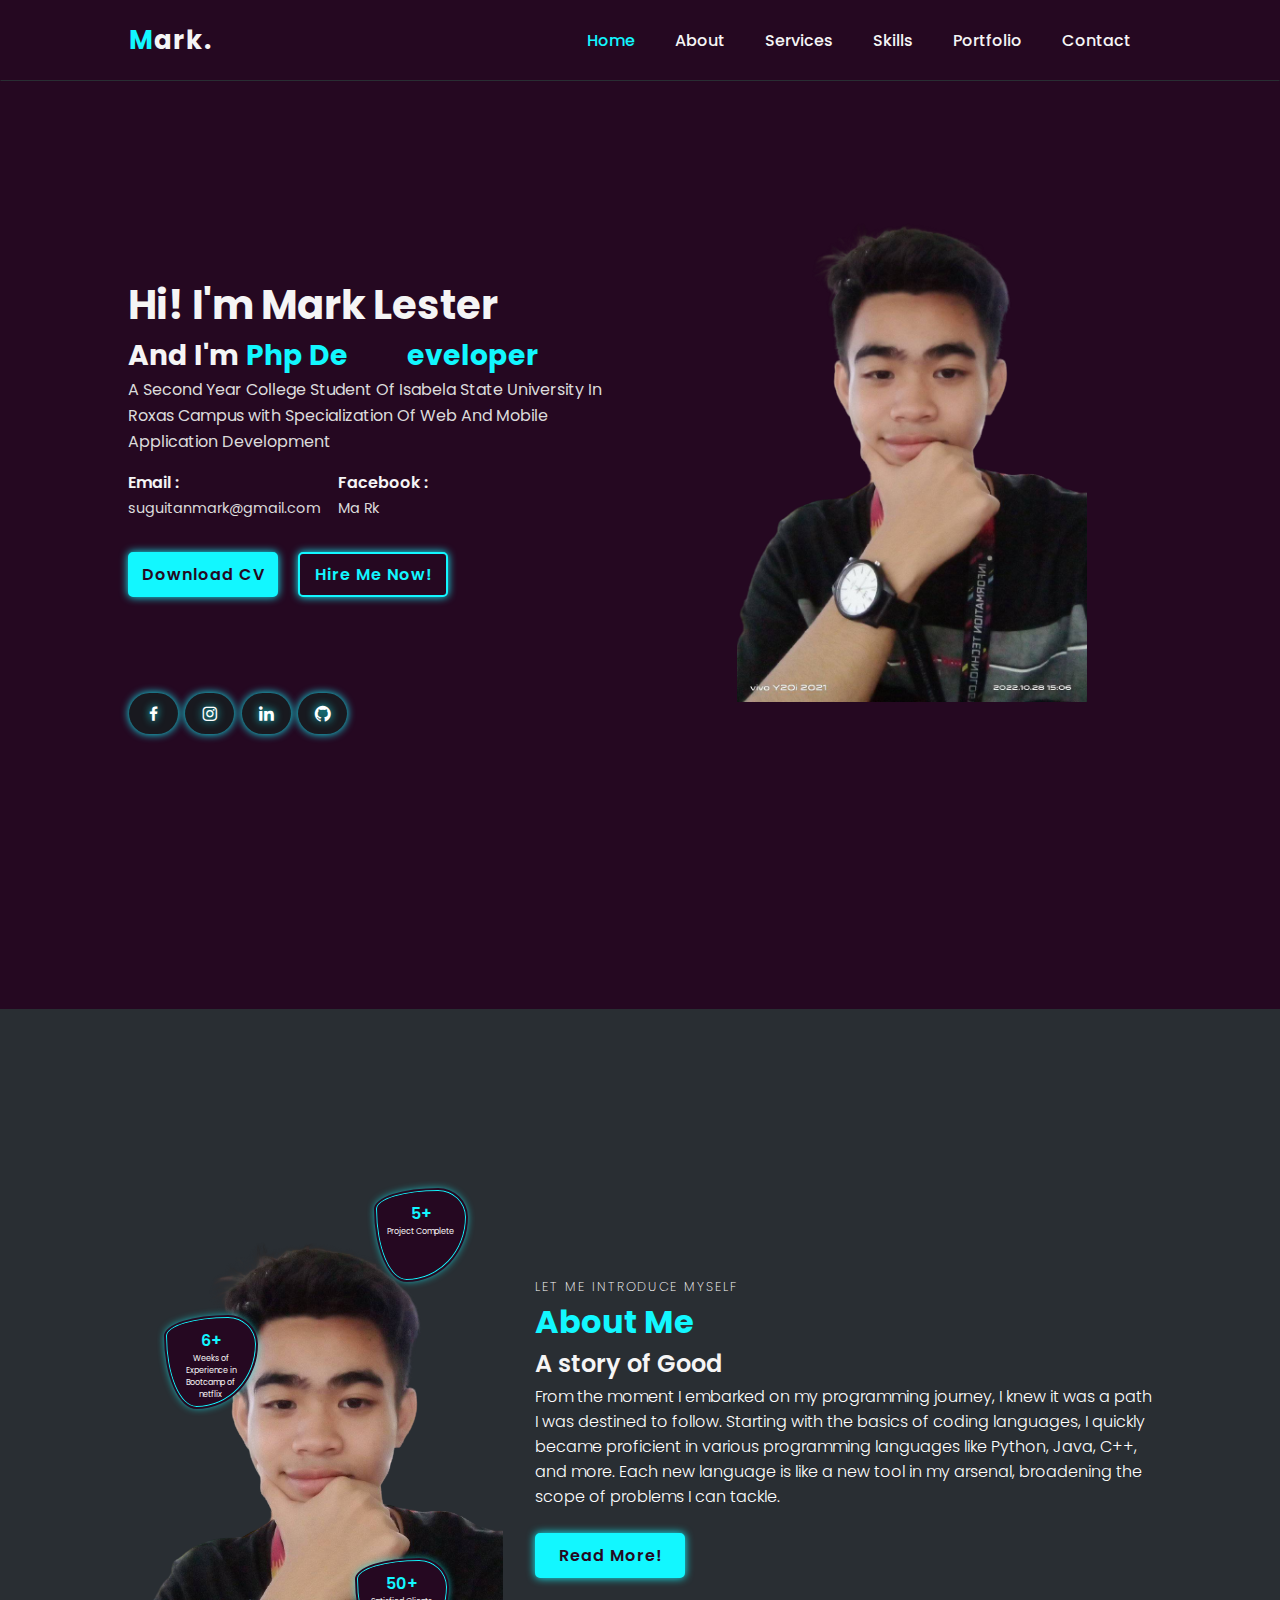
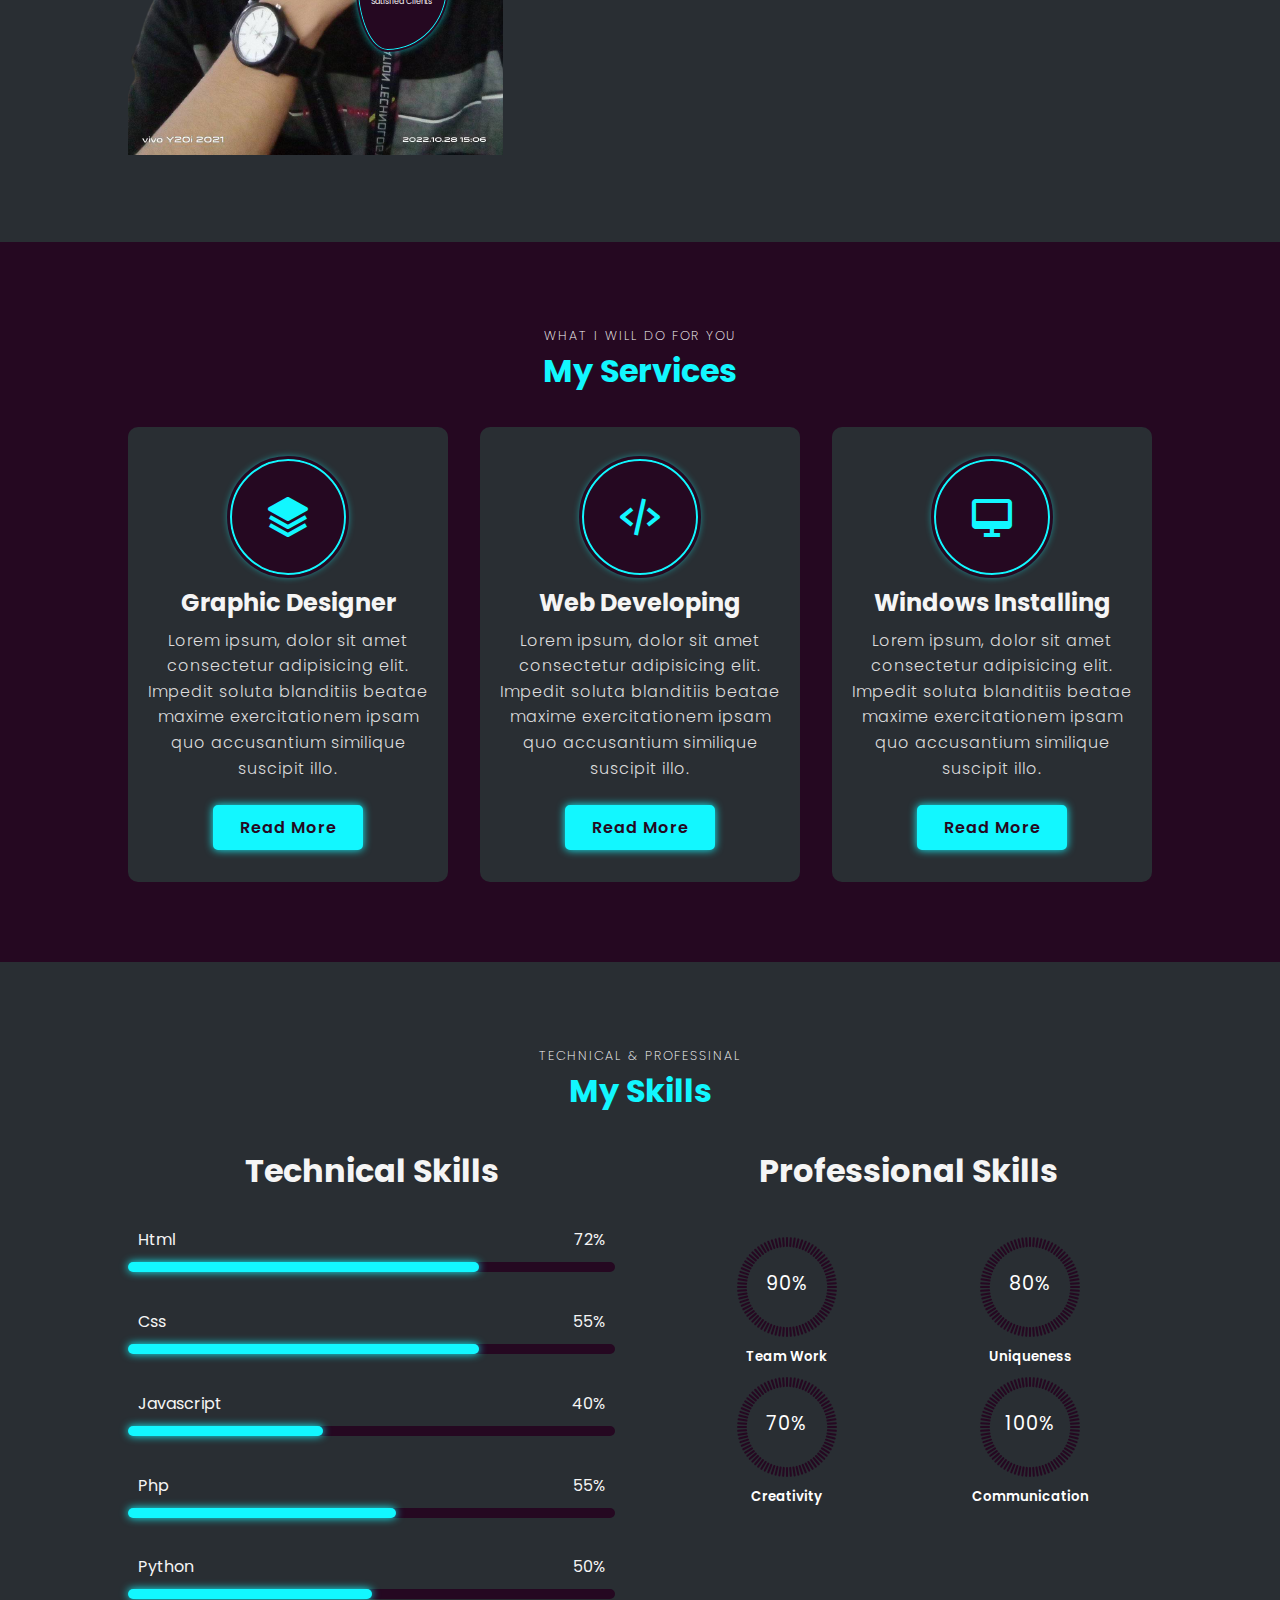
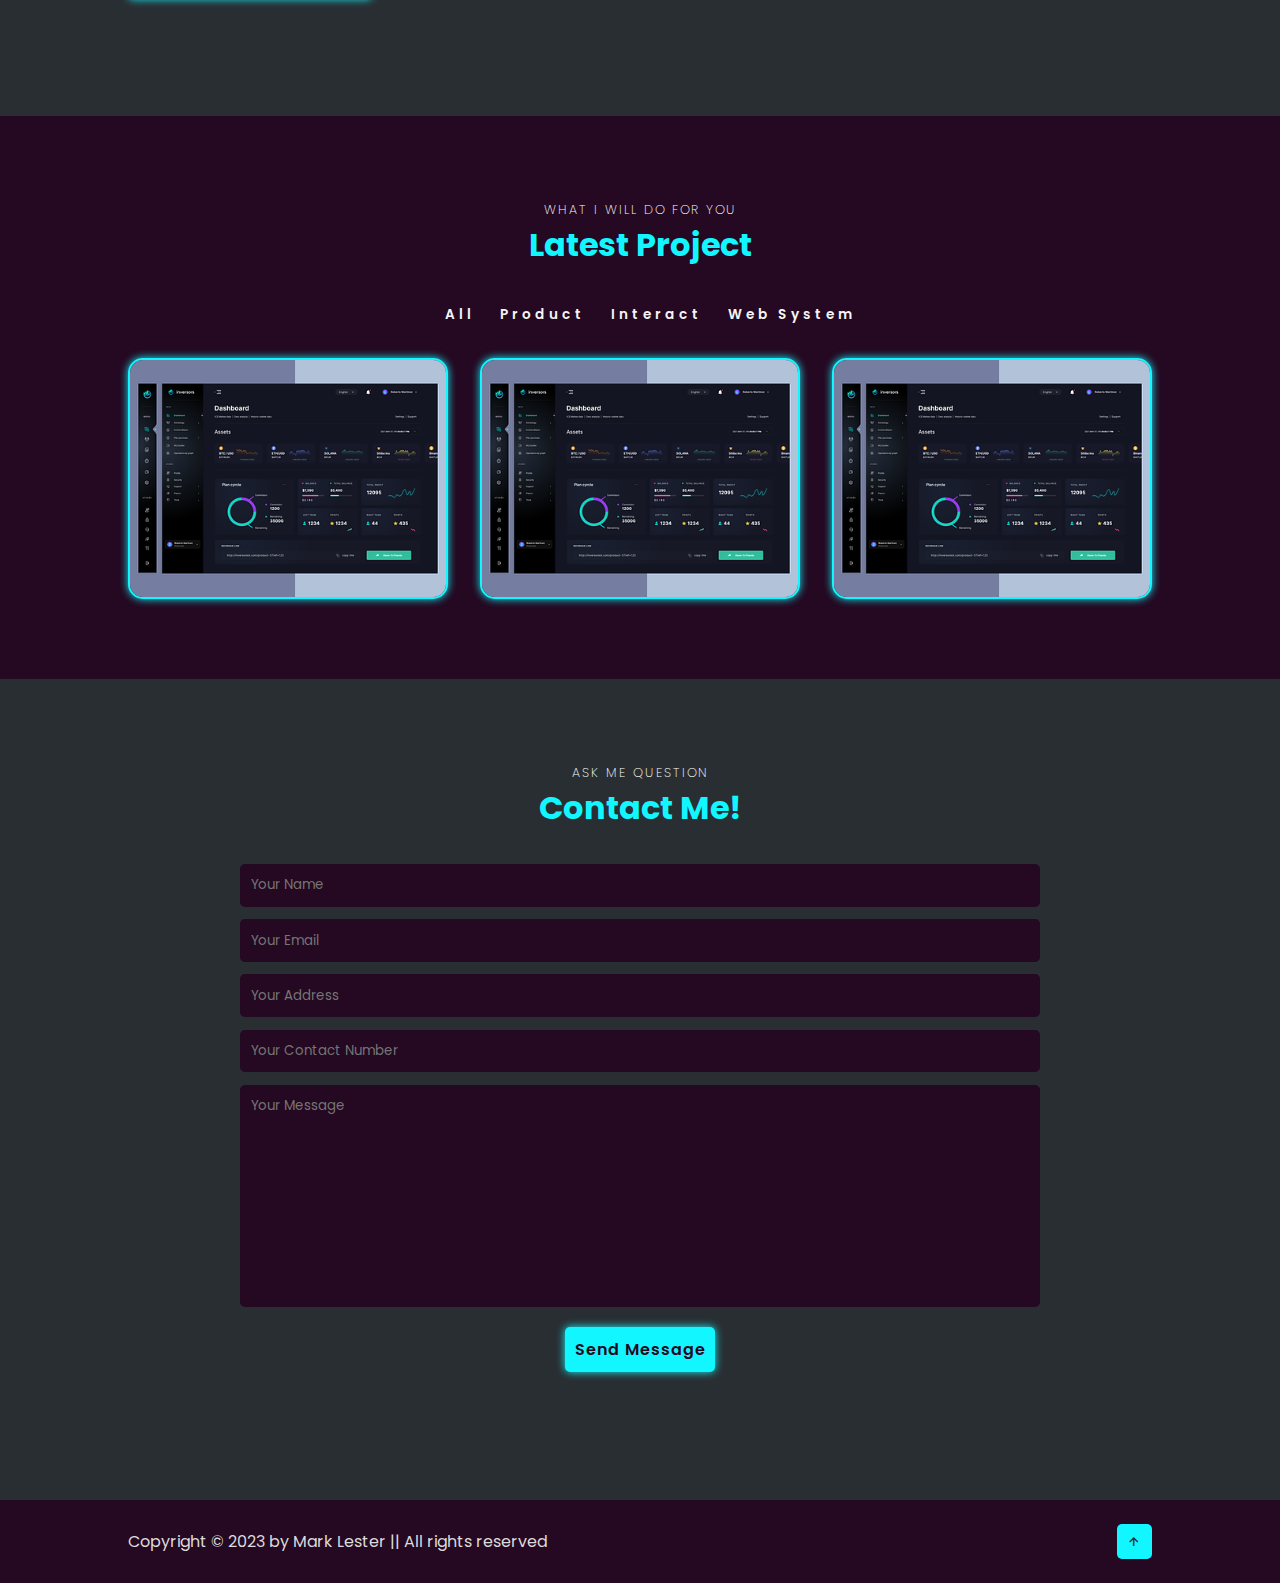
==== index.html @ 57110dd0 "Add files via upload" ====
<!DOCTYPE html>
<html lang="en">
<head>
    <meta charset="UTF-8">
    <meta name="viewport" content="width=device-width, initial-scale=1.0">
    <title>My Personal Portfolio</title>
    <link rel="stylesheet" href="style.css">
    <link href='https://unpkg.com/boxicons@2.1.4/css/boxicons.min.css' rel='stylesheet'>
</head>
<body>

    <header>
        <div class="logo"><span>M</span>ark.</div>
        <ul class="navlist">
            <li><a href="#home">Home</a></li>
            <li><a href="#about">About</a></li>
            <li><a href="#services">Services</a></li>
            <li><a href="#skills">Skills</a></li>
            <li><a href="#portfolio">Portfolio</a></li>
            <li><a href="#contact">Contact</a></li>
        </ul>
        <div id="menu-icon" class="bx bx-menu"></div>
    </header>

    <!--Home section starts-->

    <section id="home" class="home">
        <div class="home-content">
            <h1>Hi! I'm Mark Lester</h1>
            <div class="change-text">
                <h3>And I'm</h3>
                <h3>
                    <span class="word">Frontend&nbsp;Developer</span>
                    <span class="word">Php&nbsp;Developer</span>
                    <span class="word">UX/UI&nbsp;Designer</span>
                    <span class="word">Free&nbsp;Lancer</span>
                    <span class="word">Application&nbsp;Developer</span>
                </h3>
            </div>

            <p>A Second Year College Student Of Isabela State University In Roxas Campus with Specialization Of Web And Mobile Application Development</p>

            <div class="info-box">
                <div class="email-info">
                    <h5>Email :</h5>
                    <span>suguitanmark@gmail.com</span>
                </div>
                <div class="facebook-info">
                    <h5>Facebook :</h5>
                    <span>Ma Rk</span>
                </div>
            </div>
            
            <div class="btn-box">
                <a href="#" class="btn">Download CV</a>
                <a href="#" class="btn">Hire Me Now!</a>
            </div>

            <div class="social-icons">
                <a href="https://www.facebook.com/lester.raguindin.54"><i class="bx bxl-facebook" id="facebook"></i></a>
                <a href="https://instagram.com/marks_diff?igshid=MzNlNGNkZWQ4Mg=="><i class="bx bxl-instagram" id="instagram"></i></a>
                <a href="#"><i class="bx bxl-linkedin" id="linkedin"></i></a>
                <a href="https://github.com/Mlester20"><i class="bx bxl-github" id="github"></i></a>
            </div>
        </div>

        <div class="home-img">
            <div class="img-box">
                <img src="Profile-removebg-preview.png" alt="">
            </div>
        </div>

    </section>
    <!--home section ends-->

    <!--about section-->

    <section id="about" class="about">
        <div class="img-about">
            <img src="Profile-removebg-preview.png" alt="">
            <div class="info-about1">
                <span>6+</span>
                <p>Weeks of Experience in Bootcamp of netflix</p>
            </div>
            <div class="info-about2">
                <span>5+</span>
                <p>Project Complete</p>
            </div>
            <div class="info-about3">
                <span>50+</span>
                <p>Satisfied Clients</p>
            </div>
        </div>

        <div class="about-content">
            <span>Let Me Introduce Myself</span>
            <h2>About Me</h2>
            <h3>A story of Good</h3>
            <p>From the moment I embarked on my programming journey, I knew it was a path I was destined to follow. Starting with the basics of coding languages, I quickly became proficient in various programming languages like Python, Java, C++, and more. Each new language is like a new tool in my arsenal, broadening the scope of problems I can tackle.</p>

            <div class="btn-box">
                <a href="#" class="btn">Read More!</a>
            </div>
        </div>
    </section>

    <!--about section ends-->

    <!--services section-->

    <section id="services" class="services">
        <div class="main-text">
            <span>what i will do for you</span>
            <h2>My Services</h2>
        </div>

        <div class="section-services">
            <div class="service-box">
                <i class="bx bxs-layer service-icon"></i>
                <h3>Graphic Designer</h3>
                <p>Lorem ipsum, dolor sit amet consectetur adipisicing elit. Impedit soluta blanditiis beatae maxime exercitationem ipsam quo accusantium similique suscipit illo.</p>
                <div class="btn-box service-btn">
                    <a href="#" class="btn">Read More</a>
                </div>
            </div>

            <div class="service-box">
                <i class='bx bx-code-alt service-icon'></i>
                <h3>Web Developing</h3>
                <p>Lorem ipsum, dolor sit amet consectetur adipisicing elit. Impedit soluta blanditiis beatae maxime exercitationem ipsam quo accusantium similique suscipit illo.</p>
                <div class="btn-box service-btn">
                    <a href="#" class="btn">Read More</a>
                </div>
            </div>

            <div class="service-box">
                <i class='bx bx-desktop service-icon'></i>
                <h3>Windows Installing</h3>
                <p>Lorem ipsum, dolor sit amet consectetur adipisicing elit. Impedit soluta blanditiis beatae maxime exercitationem ipsam quo accusantium similique suscipit illo.</p>
                <div class="btn-box service-btn">
                    <a href="#" class="btn">Read More</a>
                </div>
            </div>

        </div>
    </section>

    <!--skills section-->

    <section id="skills" class="skills">
        <div class="main-text">
            <span>Technical & Professinal</span>
            <h2>My Skills</h2>
        </div>

        <div class="skill-main">
            <div class="skill-left">
                <h3>Technical Skills</h3>
                <div class="skill-bar">
                    <div class="info">
                        <p>Html</p>
                        <p>72%</p>
                    </div>
                    <div class="bar">
                        <span class="html"></span>
                    </div>
                </div>

                <div class="skill-bar">
                    <div class="info">
                        <p>Css</p>
                        <p>55%</p>
                    </div>
                    <div class="bar">
                        <span class="html"></span>
                    </div>
                </div>

                <div class="skill-bar">
                    <div class="info">
                        <p>Javascript</p>
                        <p>40%</p>
                    </div>
                    <div class="bar">
                        <span class="javascript"></span>
                    </div>
                </div>

                <div class="skill-bar">
                    <div class="info">
                        <p>Php</p>
                        <p>55%</p>
                    </div>
                    <div class="bar">
                        <span class="php"></span>
                    </div>
                </div>

                <div class="skill-bar">
                    <div class="info">
                        <p>Python</p>
                        <p>50%</p>
                    </div>
                    <div class="bar">
                        <span class="python"></span>
                    </div>
                </div>

            </div>

            <div class="skill-right">
                <h3>Professional Skills</h3>
                <div class="professional">
                    <div class="box">
                        <div class="circle" data-dots="80" data-percent="90"></div>
                        <div class="text">
                            <big>90%</big>
                            <small>Team Work</small>
                        </div>
                    </div>

                    <div class="box">
                        <div class="circle" data-dots="80" data-percent="80"></div>
                        <div class="text">
                            <big>80%</big>
                            <small>Uniqueness</small>
                        </div>
                    </div>

                    <div class="box">
                        <div class="circle" data-dots="80" data-percent="70"></div>
                        <div class="text">
                            <big>70%</big>
                            <small>Creativity</small>
                        </div>
                    </div>

                    <div class="box">
                        <div class="circle" data-dots="80" data-percent="100"></div>
                        <div class="text">
                            <big>100%</big>
                            <small>Communication</small>
                        </div>
                    </div>

                </div>
            </div>
        </div>
    </section>
    <!--Skill section ends-->

    <!--portfolio section-->

    <section id="portfolio" class="portfolio">
        <div class="main-text">
            <span>What i will do for you</span>
            <h2>Latest Project</h2>
        </div>

        <div class="container">
            <div class="filter-buttons">
                <button class="btn" data-filter="all">All</button>
                <button class="btn" data-filter=".product">Product</button>
                <button class="btn" data-filter=".interact">Interact</button>
                <button class="btn" data-filter=".web">Web System</button>
            </div>

            <div class="portfolio-gallery">
                <div class="port-box mix web">
                    <div class="port-image">
                        <img src="p1.png" alt="">
                    </div>
                    <div class="port-content">
                        <h3>Web Development</h3>
                        <p>Lorem ipsum dolor sit amet consectetur adipisicing elit. Quaerat porro ipsam atque.</p>
                        <a href="#"><i class='bx bx-link-external'></i></a>
                    </div>
                </div>

                <div class="port-box mix web">
                    <div class="port-image">
                        <img src="p1.png" alt="">
                    </div>
                    <div class="port-content">
                        <h3>Web Development</h3>
                        <p>Lorem ipsum dolor sit amet consectetur adipisicing elit. Quaerat porro ipsam atque.</p>
                        <a href="#"><i class='bx bx-link-external'></i></a>
                    </div>
                </div>

                <div class="port-box mix web">
                    <div class="port-image">
                        <img src="p1.png" alt="">
                    </div>
                    <div class="port-content">
                        <h3>Web Development</h3>
                        <p>Lorem ipsum dolor sit amet consectetur adipisicing elit. Quaerat porro ipsam atque.</p>
                        <a href="#"><i class='bx bx-link-external'></i></a>
                    </div>
                </div>

            </div>

        </div>
    </section>

    <!--Contact section-->

    <section id="contact" class="contact">
        <div class="main-text">
            <span>Ask Me Question</span>
            <h2>Contact Me!</h2>
        </div>

        <form action="" method="post">
            <input type="text" placeholder="Your Name">
            <input type="email" placeholder="Your Email">
            <input type="text" placeholder="Your Address">
            <input type="number" placeholder="Your Contact Number">
            <textarea name="" id="" cols="30" rows="10" placeholder="Your Message"></textarea>
            <div class="btn-box formBtn">
                <button type="submit" class="btn">Send Message</button>
            </div>
        </form>
    </section>

    <footer class="footer">
        <p>Copyright &copy; 2023 by Mark Lester || All rights reserved</p>
        <a href="#home"><i class='bx bx-up-arrow-alt'></i></a>
    </footer>










    <script src="mixitup.min.js"></script>
    <script src="script.js"></script>
    
</body>
</html>
---- style.css ----
@import url('https://fonts.googleapis.com/css2?family=Bangers&family=Nunito:ital,wght@0,200;0,300;0,400;1,500;1,600&family=Poppins:wght@300;400;500;600&display=swap');

*{
    font-family: 'Poppins', sans-serif;
    padding: 0;
    margin: 0;
    box-sizing: border-box;
    list-style: none;
    scroll-behavior: smooth;
    text-decoration: none;
}

:root{
    --text-color: #f5f5f5;
    --hover-color: #12f7ff;
    --bg-color: #250821;
    --secon-color: #292e33;
    --big-font: 2.5rem;
    --normal-font: 2rem;
    --neon-box-shadow: 0 0 .5rem #12f7ff;
    --h2-font: 3rem;
    --font-neon-text-shadow: 0 0 10px rgba(18,247,255,0.3),
    0 0 20px rgba(18, 247, 255, 0.3),
    0 0 30px rgba(18, 247, 255, 0.3),
    0 0 40px rgba(18, 247, 255, 0.3),
    0 0 70px rgba(18, 247, 255, 0.3),
    0 0 80px rgba(18, 247, 255, 0.3),
    0 0 190px rgba(18, 247, 255, 0.3),
    0 0 150px rgba(18, 247, 255, 0.3);
}

::-webkit-scrollbar{
    height: 0;
    width: .5rem;
}

::-webkit-scrollbar-track{
    background: var(--secon-color);
}

::-webkit-scrollbar-thumb{
    background: var(--hover-color);
    border-radius: 5rem;
}

body{
    background-color: var(--bg-color);
    color: var(--text-color);
}

header{
    position: fixed;
    top: 0;
    left: 0;
    z-index: 1000;
    border: 1px solid transparent;
    display: flex;
    align-items: center;
    justify-content: space-between;
    width: 100%;
    padding: 20px 10%;
    background-color: var(--bg-color);
    border-bottom: 1px solid var(--secon-color);
}

.logo{
    font-size: 26px;
    font-weight: 700;
    letter-spacing: 1px;
}

span{
    color: var(--hover-color);
}

.navlist{
    display: flex;
}

.navlist a{
    color: var(--text-color);
    font-weight: 500;
    padding: 10px 20px;
}

.navlist a:hover{
    color: var(--hover-color);
    text-shadow: 0 0 10px rgba(18,247,255,0.6),
    0 0 20px rgba(18, 247, 255, 0.6),
    0 0 30px rgba(18, 247, 255, 0.6),
    0 0 40px rgba(18, 247, 255, 0.6),
    0 0 70px rgba(18, 247, 255, 0.6),
    0 0 80px rgba(18, 247, 255, 0.6),
    0 0 190px rgba(18, 247, 255, 0.6),
    0 0 150px rgba(18, 247, 255, 0.6);
}

.navlist a.active{
    color: var(--hover-color);
}

#menu-icon{
    font-size: 1.8rem;
    z-index: 1001;
    cursor: pointer;
    margin-left: 25px;
    background-color: var(--hover-color);
    border-radius: 3px;
    color: var(--secon-color);
    display: none;
}

section{
    padding: 80px 10%;
}

.home{
    min-height: 100vh;
    height: 100%;
    width: 100%;
    display: grid;
    grid-template-columns: repeat(2,1fr);
    align-items: center;
    grid-gap: 4em;
}

.home-content{
    max-width: 600px;
}

.home-content h1{
    font-size: var(--big-font);
    font-weight: 700;
}

.change-text{
    font-size: 1.5rem;
    font-weight: 600;
}

.change-text h3{
    display: inline-flex;
    margin: 0;
    vertical-align: top;
}

.change-text h3 .word{
    position: absolute;
    display: flex;
    opacity: 0;
}

.change-text h3 .word .letter{
    transform-origin: center center 25px;
}

.change-text h3 .word .letter.out{
    transform: rotateX(90deg);
    transition: 0.32s cubic-bezier(0.6,0.7,0.2);
}

.change-text h3 .word .letter.in{
    transform: 0.38s ease;
}

.change-text h3 .word .letter.behind{
    transform: rotateX(-90deg);
}

.home-content p{
    color: #dbdbdb;
    line-height: 1.6;
}

.info-box{
    display: inline-flex;
    justify-content: space-between;
    align-items: center;
    width: 300px;
    margin: 1rem 0 2rem;
}

.info-box h5{
    font-weight: 600;
    color: var(--text-color);
    font-size: 1rem;
}

.info-box span{
    font-size: .9rem;
    color: #dbdbdb;
}

.btn-box{
    display: flex;
    justify-content: space-between;
    width: 320px;
    height: 45px;
}

.btn-box .btn{
    display: inline-flex;
    justify-content: center;
    align-items: center;
    width: 150px;
    height: 100%;
    background: var(--hover-color);
    color: var(--bg-color);
    font-size: 1rem;
    letter-spacing: 1px;
    font-weight: 600;
    transition: .6s;
    box-shadow: var(--neon-box-shadow);
    border-radius: 5px;
    position: relative; overflow: hidden;
    z-index: 1;
    border:  2px solid var(--hover-color);
}

.btn:hover{
    color: var(--hover-color);
}

.btn::before{
    content: "";
    position: absolute;
    top: 0; left: 0;
    background: var(--bg-color);
    width: 0;
    height: 100%;
    z-index: -1;
    transition: .4s;
}

.btn:hover::before{
    width: 100%;
}

.btn:nth-child(2){
    background-color: var(--bg-color);
    color: var(--hover-color);
}

.btn:nth-child(2):hover{
    color: var(--bg-color);
}

.btn:nth-child(2)::before{
    background: var(--hover-color);
}

.social-icons{
    margin-top: 6rem;
    display: flex;
    justify-content: space-between;
    width: 220px;
    height: 40px;
}

.social-icons a{
    display: inline-flex;
    width: 50px;
    height: 100%;
    justify-content: center;
    align-items: center;
    position: relative;
    z-index: 1;
}

.social-icons a i{
    font-size: 1.2rem;
}

#facebook,
#instagram,
#linkedin,
#github{
    background-color: #18191f;
    color: #fff;
    box-shadow: var(--neon-box-shadow);
    border-radius: 25px;
    padding: 11px 15px;
    margin: 0 20px;
    animation: animate 3s linear infinite;
    text-shadow: var(--neon-box-shadow);
}

#facebook{
    animation-delay: 0.3s;
}

#instagram{
    animation-delay: 0.7s;
}

#linkedin{
    animation-delay: 0.1s;
}

#github{
    animation-delay: 0.2;
}

@keyframes animate{
    from{
        filter: hue-rotate(0deg);
    }
    to{
        filter: hue-rotate(360deg);
    }
}

.home-image{
    position: relative;
}

.img-box{
    text-align: center;
}

.img-box img{
    width: 100%;
    margin-bottom: 220px;
    max-width: 350px;
    height: auto;
}

.about{
    display: flex;
    justify-content: center;
    align-items: center;
    grid-gap: 2em;
    background: var(--secon-color);
}

.about .img-about{
    text-align: center;
    position: relative;
}

.about .img-about img{
    max-width: 400px;
    height: auto;
}

.about-content span{
    color: #fdfdfd;
    font-size: .8rem;
    font-weight: 200;
    letter-spacing: 2px;
    text-transform: uppercase;
}

.about-content h2{
    color: var(--hover-color);
    font-weight: 700;
    font-size: var(--normal-font);
}

.about-content h3{
    font-weight: 600;
    font-size: 1.5rem;
    margin-bottom: .2rem;
}

.about-content p{
    color: #fdfdfd;
    font-weight: 300;
    margin-bottom: 1.5rem;
}

.info-about1,
.info-about2,
.info-about3{
    background: var(--bg-color);
    font-size: .5rem;
    position: absolute;
    padding: 10px;
    width: 90px;
    height: 90px;
    border-radius: 69% 31% 66% 34% / 21% 30% 70% 79%;
    display: block;
    box-shadow:  var(--neon-box-shadow);
    border: 1px solid var(--hover-color);
    outline: 2px solid var(--bg-color);
    z-index: 100;
    animation: morph 6s linear infinite;
}

.info-about1{
    left: 10%;
    top: 34%;
}

.info-about2{
    left: 66%;
    top: 15%;
}

.info-about3{
    left: 61%;
    top: 70%;
}

.img-about span{
    color: var(--hover-color);
    font-size: 1rem;
    font-weight: 600;
}

.main-text{
    width: 100%;
    text-align: center;
    margin-bottom: 2rem;
    color: var(--hover-color);
}

.main-text h2{
    font-weight: 700;
    font-size: var(--normal-font);
}

.main-text span{
    color: #fdfdfd;
    font-size: .8rem;
    font-weight: 200;
    letter-spacing: 2px;
    text-transform: uppercase;
}

.section-services{
    display: flex;
    justify-content: center;
    align-items: center;
    flex-wrap: wrap;
    grid-gap: 2rem;
}

.section-services .service-box{
    flex: 1 1 18rem;
    padding: 2rem 1rem 2rem;
    text-align: center;
    background: var(--secon-color);
    transition:  transform .4s;
    border-radius: 10px;
}

.service-btn{
    width: auto;
    justify-content: center;
}

.service-box:hover{
    transform: translateY(-.7rem);
}

.service-icon{
    border: 2px solid var(--hover-color);
    padding: 2rem;
    background: var(--bg-color);
    display: flex;
    align-items: center;
    font-size: 3rem;
    border-radius: 50%;
    color: var(--hover-color);
    box-shadow: var(--neon-box-shadow);
    outline: 3px solid var(--bg-color);
}

.service-box h3{
    margin-top: 10px;
    font-size: 1.5rem;
}

.service-box p{
    margin: .5rem 0 1.5rem 0;
    font-weight: 300;
    letter-spacing: 1px;
    color: #dbdbdb;
    line-height: 1.6;
}

.skills{
    background: var(--secon-color);
}

.skill-main{
    width: 100%;
    display: grid;
    grid-template-columns: repeat(2,1fr);
    grid-row-gap: 30px;
    grid-column-gap: 50px;
}

.skill-bar{
    margin-bottom: 2.3rem;
}

.skill-main h3{
    margin-bottom: 2rem;
    font-size: var(--normal-font);
    text-align: center;
}

.skill-left .skill-bar .info{
    display: flex;
    justify-content: space-between;
    align-items: center;
    padding: 0 10px;
}

.skill-left .skill-bar .bar{
    width: 100%;
    height: 10px;
    background-color: var(--bg-color);
    border-radius: 25px;
    margin-top: 10px;
    position: relative;
}

.skill-bar .bar span{
    width: 50%;
    height: 100%;
    position: absolute;
    left: 0;
    background-color: var(--hover-color);
    border-radius: 25px;
    box-shadow: var(--neon-box-shadow);
}

.skill-bar .bar .html{
    width: 72%;
    animation: html 2s;
}

.skill-bar .bar .css{
    width: 55%;
    animation: css 3s;
}

.skill-bar .bar .javascript{
    width: 40%;
    animation: javascript 4s;
}

.skill-bar .bar .php{
    width: 55%;
    animation: php 5s;
}

.skill-bar .bar .python{
    width: 50%;
    animation: python 6s;
}

.professional{
    display: grid;
    grid-template-columns: 1fr 1fr;
}

.box{
    position: relative;
    margin: 0 10px;
    flex: 1 1 15rem;
}

.box .text{
    text-align: center;
    color: #fff;
    font-size: 1rem;
}

.box .text big{
    font: 400;
    letter-spacing: 1px;
    position: absolute;
    top: 40%;
    left: 50%;
    transform: translate(-50%, -50%);
}

.box .text small{
    display: block;
    font-weight: 600;
}

.circle{
    width: 100%;
    height: 120px;
    display: flex;
    justify-content: center;
    align-items: center;
}

.circle .points{
    width: 2px;
    height: 10px;
    background-color: var(--bg-color);
    position: absolute;
    border-radius: 3px;
    transform: rotate(calc(var(--i)*var(--rot))) translateY(-45px);
}

.points.marked{
    animation: glow 0.04s linear forwards;
    animation-delay: calc(var(--i)*0.05s);
}

.filter-buttons{
    margin: 2rem;
    text-align: center;
}

.filter-buttons .btn{
    background: none;
    outline: none;
    border: none;
    cursor: pointer;
    font-size: .85rem;
    font-weight: 600;
    letter-spacing: 4px;
    margin-left: 1.3rem;
    color: var(--text-color);
}

.filter-buttons .btn:hover{
    color: var(--hover-color);
}

.portfolio-gallery{
    display: grid;
    grid-template-columns: repeat(auto-fill, minmax(270px, 1fr));
    gap: 2rem;
}

.port-box{
    position: relative;
    border-radius: 15px;
    overflow: hidden;
    background: #292e33;
    display: flex;
    grid-template-rows: 1fr auto;
    align-items: center;
    border: 2px solid var(--hover-color);
    box-shadow: var(--neon-box-shadow);
}

.port-image{
    display: flex;
    align-items: center;
    justify-content: center;
    height: 100%;
    width: 100%;
}

.port-image img{
    width: 100%;
    opacity: .5s;
    height: 100%;
    transition: .5s;
}

.port-content{
    position: absolute;
    bottom: 0;
    left: 0;
    width: 100%;
    height: 100%;
    opacity: 0;
    background: linear-gradient(rgba(0,0,0,.2), #12f7ff);
    display: flex;
    align-items: center;
    justify-content: center;
    flex-direction: column;
    text-align: center;
    transition: 0.5s;
    padding: 0 2rem;
}

.port-box:hover .port-content{
    opacity: 1;
}

.port-box:hover .port-image img{
    transform: scale(1.1);
}

.port-content h3{
    font-size: 1.5rem;
    font-weight: 600;
}

.port-content p{
    font-size: .8rem;
    margin: 5px 0 15px 0;
}

.port-content a{
    background: #fff;
    border-radius: 50%;
    display: inline-flex;
    justify-content: center;
    align-items: center;
    width: 50px;
    height: 50px;
    border: 1px solid var(--hover-color);
    outline: 2px solid #fff;
}

.port-content a i{
    font-size: 1.3rem;
    color: var(--secon-color);
}

.contact{
    background: var(--secon-color);
    width: 100%;
}

.contact form{
    text-align: center;
    max-width: 50rem;
    margin: 1rem auto;
    margin-bottom: 3rem;
}

.contact form input,
.contact form textarea{
    width: 100%;
    color: var(--text-color);
    background: var(--bg-color);
    margin-bottom: .8rem;
    border: none;
    border-radius: 5px;
    padding: .7rem;
}

.contact form textarea{
    resize: none;
}

.formBtn{
    display: flex;
    justify-content: center;
    width: 100%;
}

.formBtn .btn{
    cursor: pointer;
    font-size: 1rem;
}

.footer{
    padding: 1.5rem 10%;
    display: flex;
    align-items: center;
    justify-content: space-between;
}

.footer p{
    color: #dbdbdb;
}

.footer a{
    display: inline-flex;
    justify-content: center;
    color: var(--text-color);
    background: var(--hover-color);
    padding: .6rem;
    border-radius: 5px;
}

.footer a i{
    font-size: 1rem;
    color: var(--secon-color);
}
















@keyframes morph{
    0%,
    100%{
        border-radius: 40% 60% 70% 30% / 40% 40% 60% 50%;
    }

    30%{
        border-radius: 70% 30% 50% 70% / 30% 30% 70% 70%;
    }

    60%{
        border-radius: 100% 60% 60% 100% / 100% 100% 70% 60%;
    }

    80%{
        border-radius: 69% 31% 66% 34% / 21% 30% 30% 79%;
    }
}

@keyframes html {
    0%{
        width: 0%;
    }
    100%{
        width: 72%;
    }
}

@keyframes css {
    0%{
        width: 0%;
    }
    100%{
        width: 55%;
    }
}

@keyframes javascript {
    0%{
        width: 0%;
    }
    100%{
        width: 40%;
    }
}

@keyframes php {
    0%{
        width: 0%;
    }
    100%{
        width: 55%;
    }
}

@keyframes python {
    0%{
        width: 0%;
    }
    100%{
        width: 50%;
    }
}

@keyframes glow {
    0%{
        background-color: var(--bg-color);
        box-shadow: none;
    }
    100%{
        background-color: var(--hover-color);
        box-shadow: var(--neon-box-shadow);
    }
}

@keyframes glow{
    0%{
        background-color: var(--bg-color);
        box-shadow: none;
    }
    100%{
        background-color: var(--hover-color);
        box-shadow: var(--neon-box-shadow);
    }
}


@media(max-width:991px){
    header{
        padding: 15px 5%;
    }
    .footer{
        padding: 15px 5%;
    }
    section{
        padding: 50px 5%;
    }
    .navlist a{
        padding: 8px 15px;
    }
    :root{
        --big-font: 2.2rem;
        --normal-font: 1.8rem;
        --neon-box-shadow: 0 0 .8rem #12f7ff;
        --h2-font: 3rem;
    }
    .home-content{
        margin-top: 5rem;
    }

    .social-icons{
        margin-top: 2rem;
    }
}

@media(max-width:768px){
    #menu-icon{
        display: block;
        transition: all .4s ease;
    }
    #menu-icon.bx-x{
        transform: rotate(-180deg);
    }
    .navlist{
        display: flex;
        position: absolute;
        top: -1000px;
        right: 0;
        left: 0;
        flex-direction: column;
        background: var(--bg-color);
        text-align: left;
        padding: 0 5%;
        transition: all .45s ease;
    }

    .navlist a{
        display: block;
        padding-bottom: 1rem;
        font-size: 1rem;
    }

    .navlist.open{
        top: 100%;
    }

    .home{
        grid-template-columns: 1fr;
    }
    .home-image{
        margin-bottom: 5rem;
    }

    .about{
        flex-direction: column-reverse;
    }

    .skill-main{
        grid-template-columns: 1fr;
    }

    .filter-buttons{
        margin: 2.5rem 0;
    }
    .footer p{
        font-size: .8rem;
    }
}

@media(max-width: 420px){
    html{
        font-size: 80%;
    }
    .footer p{
        font-size: .9rem;
    }
    .filter-buttons .btn{
        font-size: .8rem;
    }
    .img-about img{
        width: 300px;
    }
    .info-about1,.info-about2,.info-about3{
        display: none;
    }

    .img-about p{
        font-size: 1rem;
    }
}
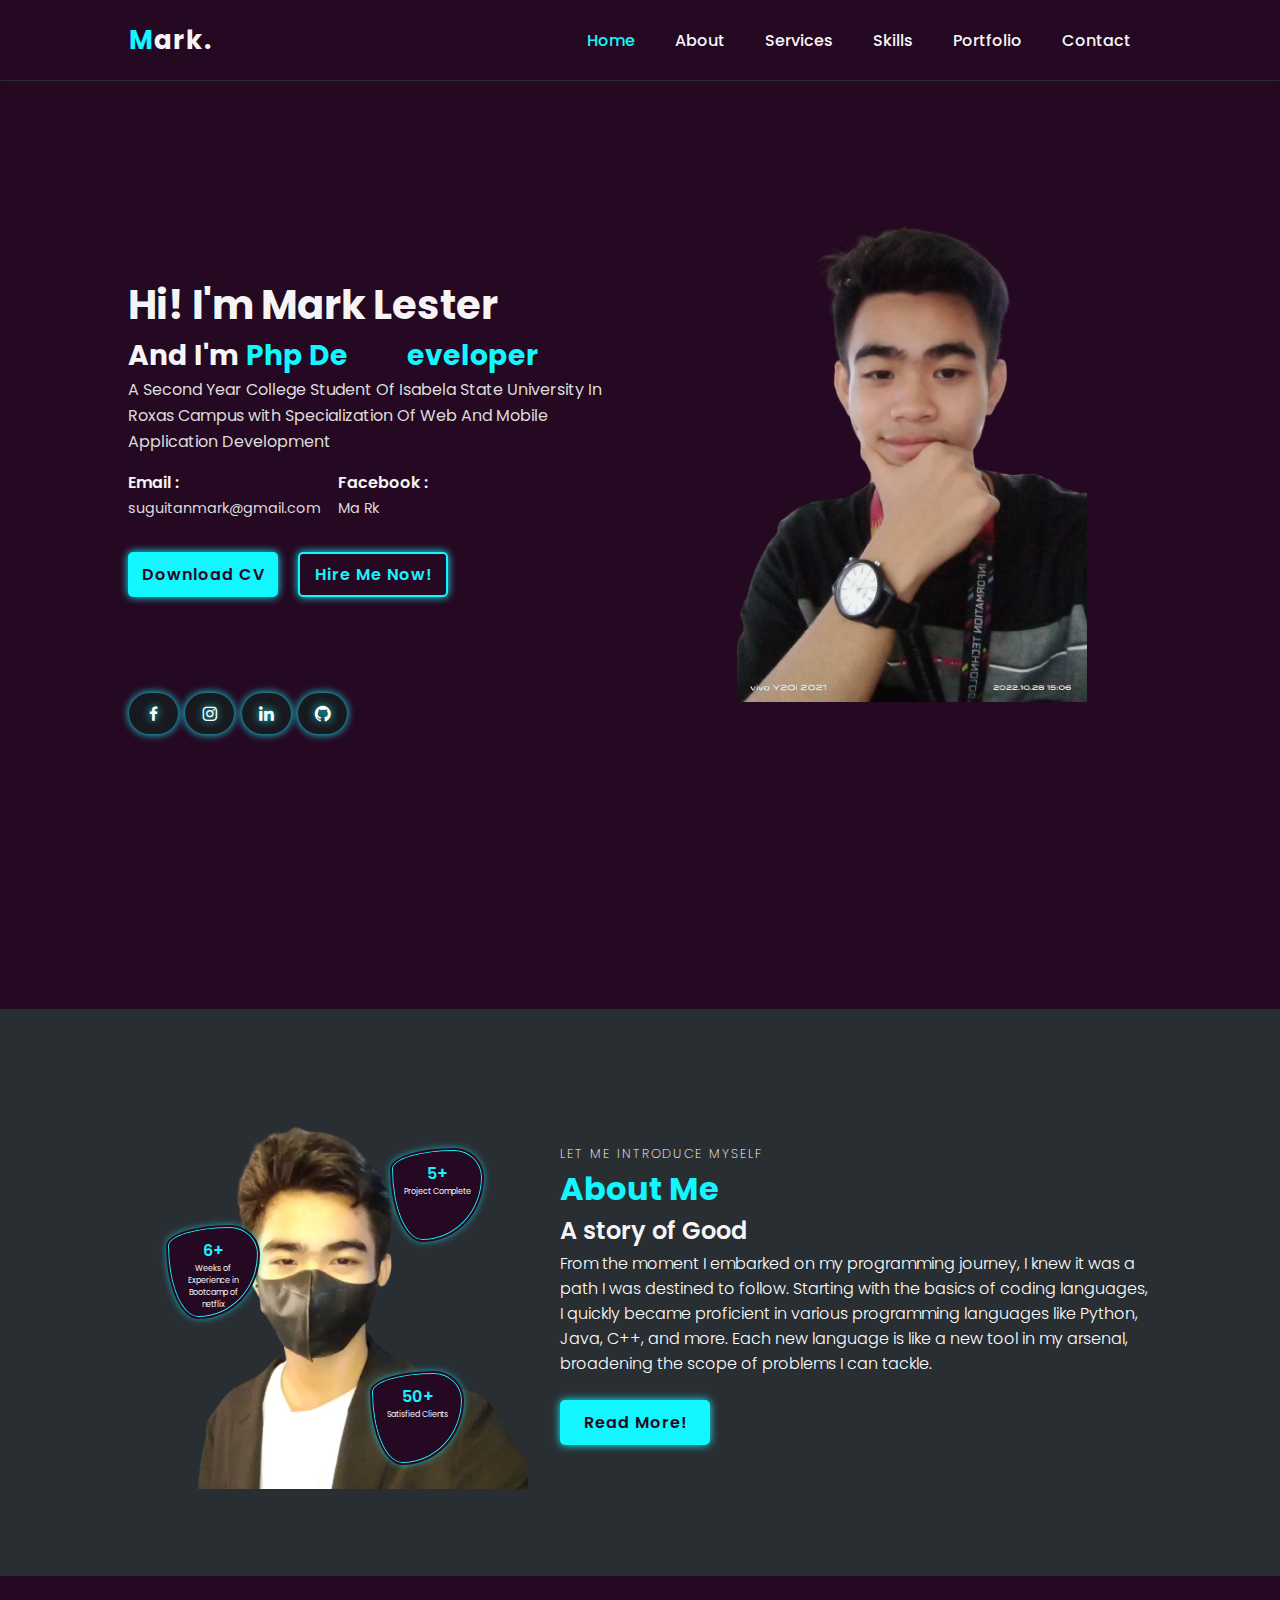
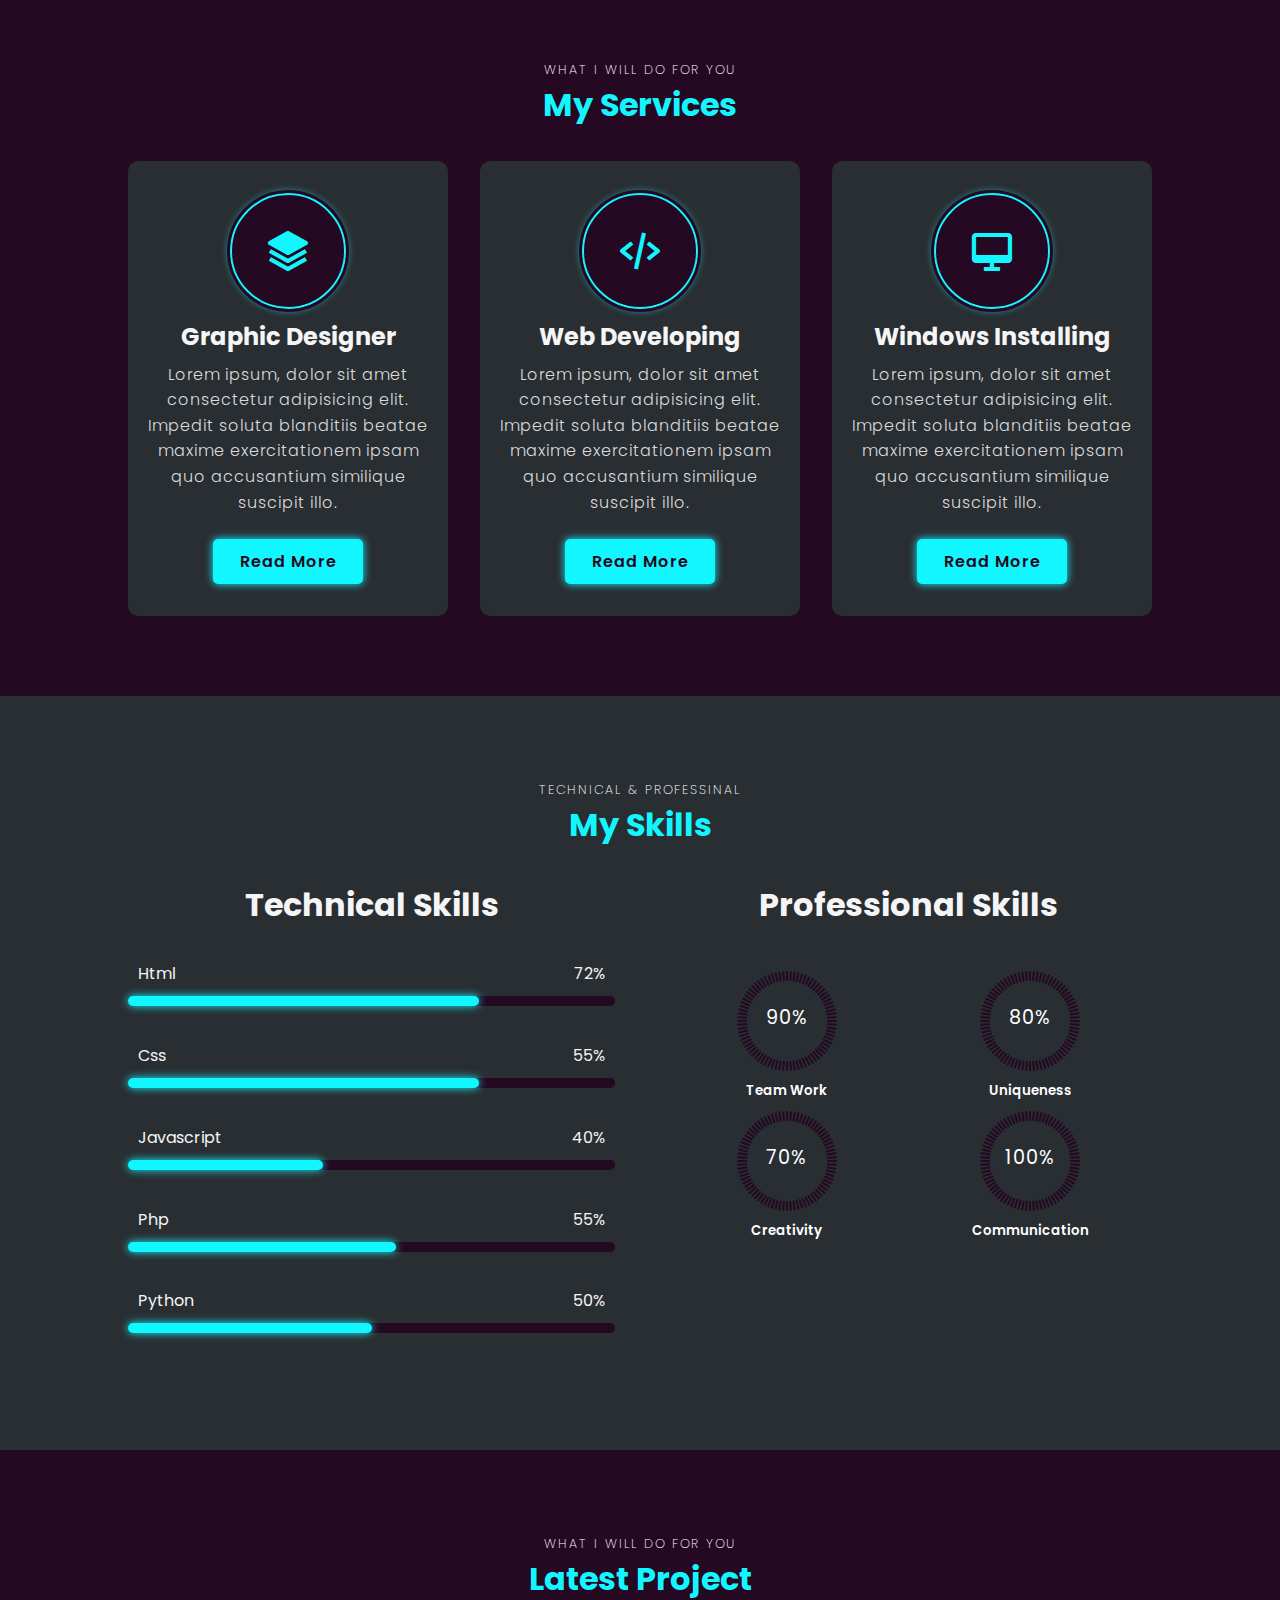
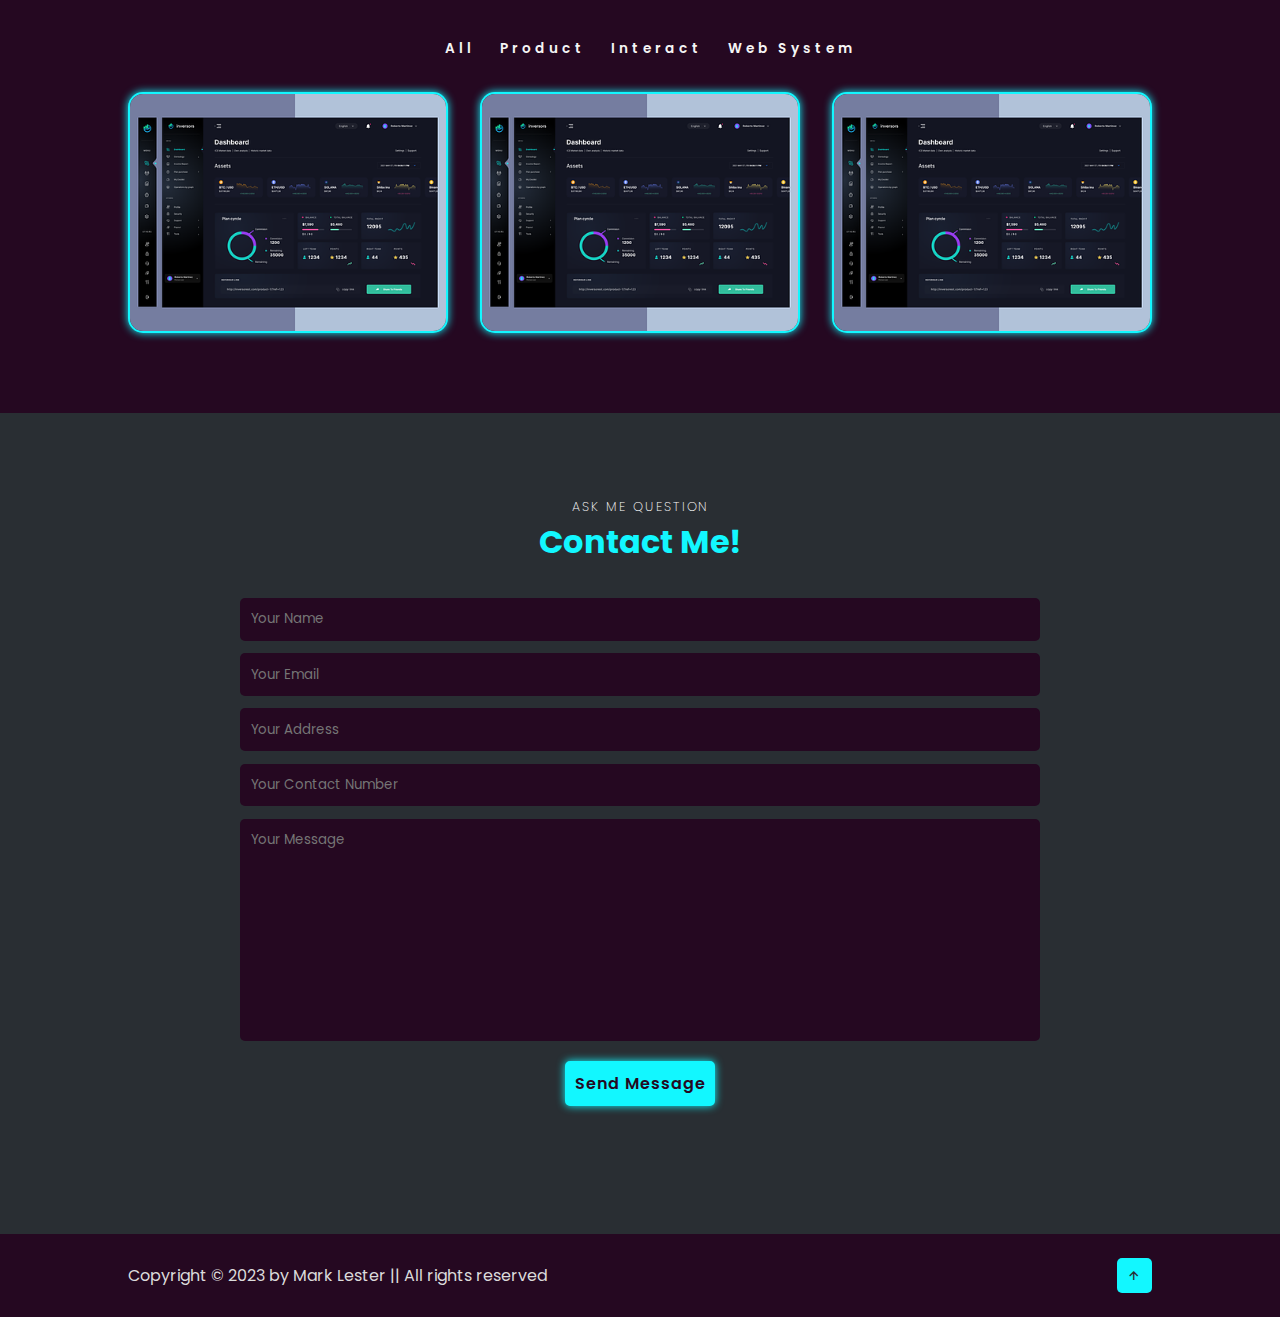
==== commit 82ded6a1: "Update index.html" ====
--- a/index.html
+++ b/index.html
@@ -77,7 +77,7 @@
 
     <section id="about" class="about">
         <div class="img-about">
-            <img src="Profile-removebg-preview.png" alt="">
+            <img src="pc.png" alt="">
             <div class="info-about1">
                 <span>6+</span>
                 <p>Weeks of Experience in Bootcamp of netflix</p>
@@ -342,4 +342,4 @@
     <script src="script.js"></script>
     
 </body>
-</html>+</html>
